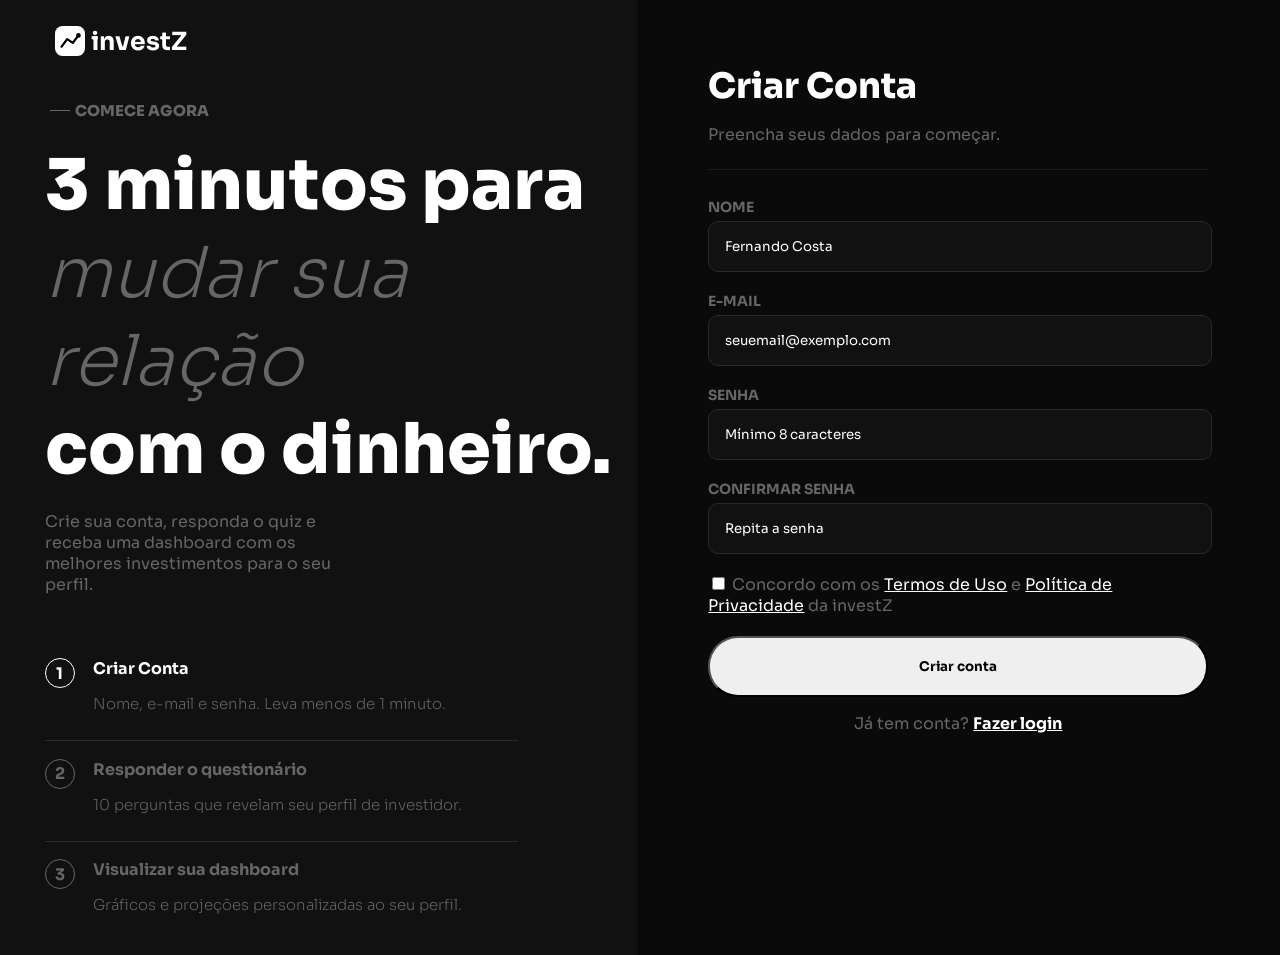
==== public/cadastro.html @ beb04fdd "Adicionando as validações" ====
<!DOCTYPE html>
<html lang="en">

<head>
    <meta charset="UTF-8">
    <meta name="viewport" content="width=device-width, initial-scale=1.0">
    <title>Cadastro</title>
    <link rel="stylesheet" href="css/style.css">
</head>

<body>
    <div class="containerCadastro">
        <div class="esquerdo">
            <div class="logoCadastro">
                <a href="index.html"><img src="assets/imgs/investz-logo.svg" alt="">investZ</a>
            </div>
            <div class="subtituloCadastro">
                <div></div>
                <p>COMECE AGORA</p>
            </div>
            <div class="textoCadastro">
                <div class="grandeCadastro">3 minutos para <br>
                    <span id="inteli"><i>mudar sua relação</i></span> <br>
                    com o dinheiro.
                </div>
                <p>Crie sua conta, responda o quiz e receba uma dashboard com os melhores investimentos para o seu
                    perfil.</p>
            </div>
            <div class="passos">
                <div class="passo1">
                    <div class="bolinha">1</div>
                    <div class="textoPasso">
                        Criar Conta
                        <p>Nome, e-mail e senha. Leva menos de 1 minuto.</p>
                    </div>
                </div>
                <hr>
                <div class="passo2">
                    <div class="bolinha">2</div>
                    <div class="textoPasso">
                        Responder o questionário
                        <p>10 perguntas que revelam seu perfil de investidor.</p>
                    </div>
                </div>
                <hr>
                <div class="passo3">
                    <div class="bolinha">3</div>
                    <div class="textoPasso">
                        Visualizar sua dashboard
                        <p>Gráficos e projeções personalizadas ao seu perfil.</p>
                    </div>
                </div>
            </div>
        </div>

        <div class="direito">
            <div class="formulario">
                <div class="criar">
                    Criar Conta
                </div>
                <p>Preencha seus dados para começar.</p>
                <hr>
                <div class="camposForm">
                    <div class="nomeCampo">
                        NOME
                    </div>
                    <input type="text" id="ipt_nome" placeholder="Fernando Costa">
                    <div id="erroNome"></div>
                </div>
                <!-- <div class="camposForm">
                    <div class="nomeCampo">
                        DATA DE NASCIMENTO
                    </div>
                    <input type="date" id="ipt_data">
                </div> -->
                <div class="camposForm">
                    <div class="nomeCampo">
                        E-MAIL
                    </div>
                    <input type="text" id="ipt_email" placeholder="seuemail@exemplo.com">
                    <div id="erroEmail"></div>
                </div>
                <div class="camposForm">
                    <div class="nomeCampo">
                        SENHA
                    </div>
                    <input type="password" id="ipt_senha" placeholder="Mínimo 8 caracteres">
                    <div id="erroSenha"></div>
                </div>
                <div class="camposForm">
                    <div class="nomeCampo">
                        CONFIRMAR SENHA
                    </div>
                    <input type="password" id="ipt_confirmarSenha" placeholder="Repita a senha">
                    <div id="erroConfirmarSenha"></div>
                </div>
                <div class="termos">
                    <input type="checkbox" id="ipt_termos">
                    Concordo com os <span class="ns">Termos de Uso</span> e <span class="ns">Política de
                        Privacidade</span> da investZ
                    </div>
                    <!-- <div id="erroTermos"></div> -->
                <button onclick="criar()">Criar conta</button>
                <div class="fazerLogin">
                    <p>Já tem conta? <span class="ns"><a href="login.html">Fazer login</span></a></p>
                </div>
            </div>
        </div>
    </div>
</body>

</html>
<script>
    function criar() {
        let nome = ipt_nome.value;
        // let data = ipt_data.value;
        let email = ipt_email.value;
        let senha = ipt_senha.value;
        let confirmarSenha = ipt_confirmarSenha.value;
        // let termo = ipt_termos.value;
        // let status = termo.checked;
        let invalido = 0;

        let numero = ['0', '1', '2', '3', '4', '5', '6', '7', '8', '9']

        if (nome != '') {
            for (let i = 0; i < nome.length; i++) {
                if (numero.includes(nome[i])) {
                    invalido++;
                }
            }
            if (invalido > 0) {
                erroNome.innerHTML = `Nome inválido`
            } else {
                erroNome.innerHTML = ``;
            }
        } else {
            erroNome.innerHTML = `Nome inválido`
        }

        if (!email.includes('@') || !email.endsWith('.com')) {
            erroEmail.innerHTML = `Email inválido`
            invalido++;

        } else {
            erroEmail.innerHTML = ``;
        }

        if (senha.length < 8) {
            erroSenha.innerHTML = `Senha com menos de 8 caracteres`
            invalido++;
        } else {
            erroSenha.innerHTML = ``;
        }

        if (senha != confirmarSenha) {
            erroConfirmarSenha.innerHTML = `A senha não é a mesma da confirmação`
            invalido++;
        } else {
            erroConfirmarSenha.innerHTML = ``;
        }

        // if (status == false) {
        //     erroTermo.innerHTML = `Você precisa concordar com os termos para realizar o cadastro`
        //     invalido++;

        // } else {
        //     termo.innerHTML = ``;
        // }

        if (invalido > 0) {
            alert('O seu cadastro não foi realizado')
        } else {
            alert('Seu cadastro foi realizado com sucesso')
        }


        fetch("/usuarios/cadastrar", {
            method: "POST",
            headers: {
                "Content-Type": "application/json",
            },
            body: JSON.stringify({
                // crie um atributo que recebe o valor recuperado aqui
                // Agora vá para o arquivo routes/usuario.js
                nomeServer: nome,
                emailServer: email,
                senhaServer: senha,
            }),
        })
            .then(function (resposta) {
                console.log("resposta: ", resposta);

                if (resposta.ok) {
                    cardErro.style.display = "block";

                    mensagem_erro.innerHTML =
                        "Cadastro realizado com sucesso! Redirecionando para tela de Login...";

                    setTimeout(() => {
                        window.location = "login.html";
                    }, "2000");

                    // limparFormulario();
                    // finalizarAguardar();
                } else {
                    throw "Houve um erro ao tentar realizar o cadastro!";
                }
            })
            .catch(function (resposta) {
                console.log(`#ERRO: ${resposta}`);
                finalizarAguardar();
            });

        return false;
    }
</script>
---- public/css/style.css ----
@font-face {
    font-family: sora;
    src: url(../assets/fonts/Sora-VariableFont_wght.ttf);
}

body {
    background-color: #0a0a0a;
    color: white;
    font-family: sora;
    margin: 0;
    padding: 0;
}

/* Página home */

.logo {
    display: flex;
    align-items: center;
}

.logo img {
    width: 30px;
    height: 30px;
    padding-right: 5%;
}

.logo a {
    font-size: 25px;
    margin-left: 10px;
    display: flex;
    align-items: center;
}

nav {
    display: flex;
    width: 100%;
    height: 120px;
    justify-content: space-between;
    list-style-type: none;
    align-items: center;
    padding-left: 40px;
}

ul {
    display: flex;
    justify-content: space-between;
    list-style-type: none;
    align-items: center;
    padding: 16px;
    padding-right: 40px;
}

ul li {
    margin: 20px;
}

ul a {
    color: #666666;
    font-weight: 300;
}


a {
    color: white;
    text-decoration: none;
    font-weight: bold;
}

.container {
    display: flex;
    flex-direction: row;
    align-items: center;
    padding-left: 75px;
    padding-right: 60px;
    padding-top: 100px;
    padding-bottom: 100px;
}

.container hr {
    border: none;
    height: 1px;
    background-color: #1a1a1a;
}

.containerInvista {
    display: flex;
    flex-direction: column;
    width: 50%;
}


.subtitulo {
    color: #666666;
    display: flex;
    flex-direction: row;
    align-items: center;
    margin: 10px;
    font-weight: 800;
}

.subtitulo p {
    font-size: 15px;
}

.subtitulo div {
    background-color: #666666;
    width: 20px;
    height: 1px;
    margin: 5px;
}

.textoGrande{
    height: 200px;
    font-size: 100px;
    font-weight: 800;
    letter-spacing: 0px;
    margin-bottom: 70px;
}

.texto p{
    color: #666666;
}

#inteli {
    font-weight: 250;
    color: #666666;
}

.fazerQuiz {
    display: flex;
}

button {
    font-family: sora;
    padding: 20px;
    border-radius: 30px;
    font-weight: bold;
    transition: 0.3s;
}

.fazerQuiz button  {
    margin-left: 200px
}

button:hover {
    border: solid 1px white;
    background-color: #0a0a0a;
    color: white;
    cursor: pointer;
}

.numeros {
    margin-left: 15%;
    display: flex;
    flex-direction: column;
    justify-content: center;
    width: 30%;
    color: #666666;
}

.numeros hr {
    width: 530px;
    margin-top: 20px;
    margin-bottom: 20px;
    border: none;
    height: 1px;
    background-color: #1a1a1a;
}

.numeros .poucoGrande {
    color: white;
    font-size: 40px;
    font-weight: 800;
}

hr {
    width: 95%;
    border: none;
    height: 1px;
    background-color: #1a1a1a;
}

.container2 {
    padding-top: 100px;
    padding-left: 75px;
}




footer hr {
    border: none;
    height: 1px;
    background-color: #1a1a1a;
}




/* Página de Cadastro */
.containerCadastro {
    display: flex;
    flex-direction: row;
    min-height: 100vh;
}

.logoCadastro {
    display: flex;
    align-items: center;
    padding-bottom: 5%;
}

.logoCadastro img {
    width: 30px;
    height: 30px;
    padding-right: 5%;
}

.logoCadastro a {
    font-size: 25px;
    margin-left: 10px;
    display: flex;
    align-items: center;
}

.esquerdo {
    padding-left: 3.5%;
    padding-top: 2%;
    padding-bottom: 2%;
    background-color: #111111;
    display: flex;
    flex-direction: column;
    width: 50%;
}

.subtituloCadastro {
    color: #666666;
    display: flex;
    flex-direction: row;
    align-items: center;
    font-weight: 800;
    padding-bottom: 1%;
}

.subtituloCadastro p {
    font-size: 15px;
}

.subtituloCadastro div {
    background-color: #666666;
    width: 20px;
    height: 1px;
    margin: 5px;
}

.grandeCadastro{
    font-size: 70px;
    font-weight: 800;
    letter-spacing: 0px;
    margin-bottom: 3%;
}

.textoCadastro p{
    color: #666666;
    width: 50%;
    padding-bottom: 8%;
}

.passos {
    display: flex;
    flex-direction: column;
}

.passo1 {
    display: flex;
    align-items: flex-start;
    align-content: center;
    padding-bottom: 2%;
}

.textoPasso {
    padding-left: 3%;
    font-weight: 700;
}

.passo2 {
    color: #666666;
    display: flex;
    align-items: flex-start;
    align-content: center;
    padding-top: 3%;
    padding-bottom: 2%;
}

.passo3 {
    color: #666666;
    display: flex;
    align-items: flex-start;
    align-content: center;
    padding-top: 3%;
}

.bolinha {
    width: 28px;
    height: 28px;
    border-radius: 50%;
    border: 1px solid;
    display: flex;
    align-items: center;
    justify-content: center;
    font-weight: 700;
}

.passos p {
    font-size: 15px;
    font-weight: 250;
    color: #666666;
}

.passos hr {
    width: 80%;
    margin: 0px;
    background-color: #2a2a2a;
}

.direito {
    display: flex;
    flex-direction: column;
    align-items: center;
    padding-top: 5%;
    padding-left: 2%;
    padding-right: 2%;
    width: 50%;
}

.formulario {
    display: flex;
    flex-direction: column;
    max-width: 500px;
}

.criar {
    display: flex;
    align-items: center;
    font-size: 35px;
    font-weight: 800;
}

.formulario hr {
    width: 100%;
}

.nomeCampo {
    color: #666666;
    padding-bottom: 1%;
    font-weight: 700;
    font-size: 14px
}

.formulario p {
    color: #666666;
}

.camposForm {
    display: flex;
    flex-direction: column;
    padding-top: 4%;
}

.camposForm input {
    width: 94%;
    background-color: #111111;
    border: 1px solid #2a2a2a;
    color: white;
    border-radius: 10px;
    padding: 16px;
    font-family: sora;
}

input[type="date"]{
    color: white;
}

.camposForm input::placeholder {
    color: white;
}

.formulario button {
    width: 100%;
}

.termos {
    color: #666666;
    padding-top: 4%;
    padding-bottom: 4%;
    width: 100%;
}

.ns {
    color: white;
    text-decoration: underline;
}

.fazerLogin {
    text-align: center;
}

/* Página de Login */

.esquerdoLogin {
    display: flex;
    flex-direction: column;
    justify-content: center;
    padding-left: 3.5%;
    background-color: #111111;
    width: 50%;
    position: relative;
}

.direitoLogin {
    display: flex;
    flex-direction: column;
    justify-content: center;
    align-items: center;
    padding-left: 2%;
    padding-right: 2%;
    width: 50%;
}

.logoLogin {
    display: flex;
    align-items: center;
    position: absolute;
    top: 40px;
}

.logoLogin img {
    width: 30px;
    height: 30px;
    padding-right: 5%;
}

.logoLogin a {
    font-size: 25px;
    margin-left: 10px;
    display: flex;
    align-items: center;
}

.espaco {
    padding-top: 7%;
    width: 105%;
}
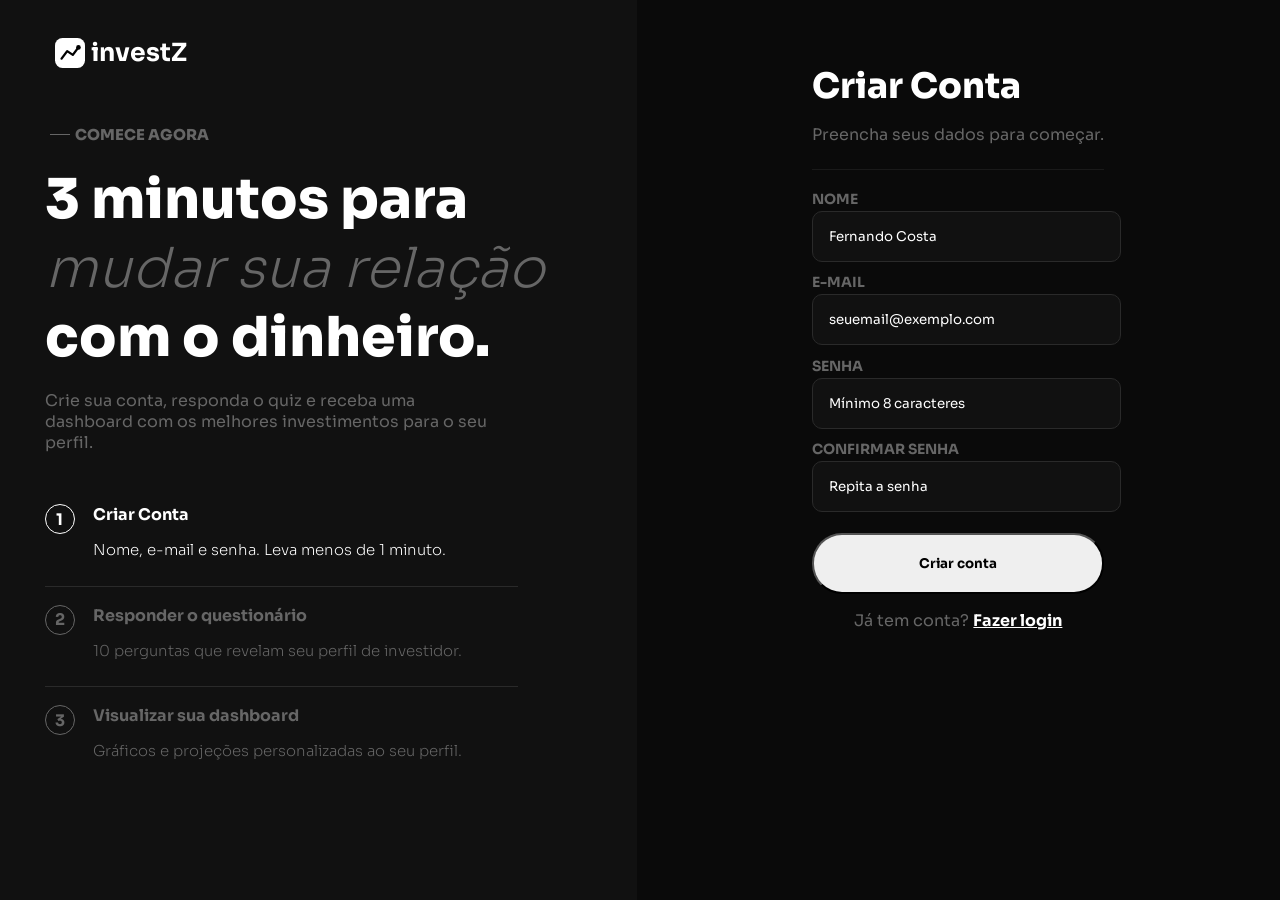
==== commit 49f8da82: "Ajeitando o redirecionamento do login" ====
--- a/public/cadastro.html
+++ b/public/cadastro.html
@@ -2,6 +2,7 @@
 <html lang="en">
 
 <head>
+    <link rel="shortcut icon" href="assets/imgs/investz-logo.svg" type="image/x-icon">
     <meta charset="UTF-8">
     <meta name="viewport" content="width=device-width, initial-scale=1.0">
     <title>Cadastro</title>
@@ -67,12 +68,6 @@
                     <input type="text" id="ipt_nome" placeholder="Fernando Costa">
                     <div id="erroNome"></div>
                 </div>
-                <!-- <div class="camposForm">
-                    <div class="nomeCampo">
-                        DATA DE NASCIMENTO
-                    </div>
-                    <input type="date" id="ipt_data">
-                </div> -->
                 <div class="camposForm">
                     <div class="nomeCampo">
                         E-MAIL
@@ -94,12 +89,6 @@
                     <input type="password" id="ipt_confirmarSenha" placeholder="Repita a senha">
                     <div id="erroConfirmarSenha"></div>
                 </div>
-                <div class="termos">
-                    <input type="checkbox" id="ipt_termos">
-                    Concordo com os <span class="ns">Termos de Uso</span> e <span class="ns">Política de
-                        Privacidade</span> da investZ
-                    </div>
-                    <!-- <div id="erroTermos"></div> -->
                 <button onclick="criar()">Criar conta</button>
                 <div class="fazerLogin">
                     <p>Já tem conta? <span class="ns"><a href="login.html">Fazer login</span></a></p>
@@ -107,73 +96,57 @@
             </div>
         </div>
     </div>
+    <div id="cardErro"></div>
+    <div id="mensagem_erro"></div>
 </body>
 
 </html>
 <script>
     function criar() {
         let nome = ipt_nome.value;
-        // let data = ipt_data.value;
         let email = ipt_email.value;
         let senha = ipt_senha.value;
         let confirmarSenha = ipt_confirmarSenha.value;
-        // let termo = ipt_termos.value;
-        // let status = termo.checked;
-        let invalido = 0;
 
         let numero = ['0', '1', '2', '3', '4', '5', '6', '7', '8', '9']
 
         if (nome != '') {
             for (let i = 0; i < nome.length; i++) {
                 if (numero.includes(nome[i])) {
-                    invalido++;
+                    return false;
+                    cardErro.style.display = "block";
+                    erroNome.innerHTML = `Nome inválido`
                 }
             }
-            if (invalido > 0) {
-                erroNome.innerHTML = `Nome inválido`
-            } else {
-                erroNome.innerHTML = ``;
-            }
         } else {
+            cardErro.style.display = "block";
             erroNome.innerHTML = `Nome inválido`
         }
 
         if (!email.includes('@') || !email.endsWith('.com')) {
+            cardErro.style.display = "block";
             erroEmail.innerHTML = `Email inválido`
-            invalido++;
+            return false;
 
         } else {
             erroEmail.innerHTML = ``;
         }
 
         if (senha.length < 8) {
+            cardErro.style.display = "block";
             erroSenha.innerHTML = `Senha com menos de 8 caracteres`
-            invalido++;
+            return false;
         } else {
             erroSenha.innerHTML = ``;
         }
 
         if (senha != confirmarSenha) {
+            cardErro.style.display = "block";
             erroConfirmarSenha.innerHTML = `A senha não é a mesma da confirmação`
-            invalido++;
+            return false;
         } else {
             erroConfirmarSenha.innerHTML = ``;
         }
-
-        // if (status == false) {
-        //     erroTermo.innerHTML = `Você precisa concordar com os termos para realizar o cadastro`
-        //     invalido++;
-
-        // } else {
-        //     termo.innerHTML = ``;
-        // }
-
-        if (invalido > 0) {
-            alert('O seu cadastro não foi realizado')
-        } else {
-            alert('Seu cadastro foi realizado com sucesso')
-        }
-
 
         fetch("/usuarios/cadastrar", {
             method: "POST",
@@ -196,11 +169,9 @@
 
                     mensagem_erro.innerHTML =
                         "Cadastro realizado com sucesso! Redirecionando para tela de Login...";
-
                     setTimeout(() => {
                         window.location = "login.html";
                     }, "2000");
-
                     // limparFormulario();
                     // finalizarAguardar();
                 } else {
@@ -209,7 +180,7 @@
             })
             .catch(function (resposta) {
                 console.log(`#ERRO: ${resposta}`);
-                finalizarAguardar();
+                // finalizarAguardar();
             });
 
         return false;
--- a/public/css/style.css
+++ b/public/css/style.css
@@ -16,6 +16,8 @@
 .logo {
     display: flex;
     align-items: center;
+    padding: 16px;
+    margin-left: 2%;
 }
 
 .logo img {
@@ -31,6 +33,11 @@
     align-items: center;
 }
 
+header {
+    position: fixed;
+    width: 100%;
+}
+
 nav {
     display: flex;
     width: 100%;
@@ -38,7 +45,9 @@
     justify-content: space-between;
     list-style-type: none;
     align-items: center;
-    padding-left: 40px;
+    background-color: #0a0a0a;
+    /* padding-left: 40px; */
+    /* position: fixed;x */
 }
 
 ul {
@@ -47,7 +56,7 @@
     list-style-type: none;
     align-items: center;
     padding: 16px;
-    padding-right: 40px;
+    /* padding-right: 40px; */
 }
 
 ul li {
@@ -70,10 +79,10 @@
     display: flex;
     flex-direction: row;
     align-items: center;
-    padding-left: 75px;
-    padding-right: 60px;
-    padding-top: 100px;
-    padding-bottom: 100px;
+    padding-left: 40px;
+    /* padding-right: 60px; */
+    padding-top: 120px;
+    padding-bottom: 50px;
 }
 
 .container hr {
@@ -86,6 +95,7 @@
     display: flex;
     flex-direction: column;
     width: 50%;
+    margin-left: 2%;
 }
 
 
@@ -113,21 +123,27 @@
     height: 200px;
     font-size: 100px;
     font-weight: 800;
-    letter-spacing: 0px;
     margin-bottom: 70px;
 }
 
 .texto p{
     color: #666666;
+    font-size: 25px;
+    width: 70%;
 }
 
 #inteli {
     font-weight: 250;
     color: #666666;
+    font-style: italic;
 }
 
 .fazerQuiz {
     display: flex;
+    justify-content: center;
+    align-self: center;
+    margin-right: 29%;
+    margin-top: 2%;
 }
 
 button {
@@ -135,11 +151,13 @@
     padding: 20px;
     border-radius: 30px;
     font-weight: bold;
-    transition: 0.3s;
+    transition: 0.5s;
 }
 
 .fazerQuiz button  {
-    margin-left: 200px
+    display: flex;
+    justify-content: center;
+    align-self: center;
 }
 
 button:hover {
@@ -150,7 +168,7 @@
 }
 
 .numeros {
-    margin-left: 15%;
+    margin-left: 12%;
     display: flex;
     flex-direction: column;
     justify-content: center;
@@ -159,7 +177,7 @@
 }
 
 .numeros hr {
-    width: 530px;
+    width: 100%;
     margin-top: 20px;
     margin-bottom: 20px;
     border: none;
@@ -167,7 +185,7 @@
     background-color: #1a1a1a;
 }
 
-.numeros .poucoGrande {
+.poucoGrande {
     color: white;
     font-size: 40px;
     font-weight: 800;
@@ -181,12 +199,111 @@
 }
 
 .container2 {
-    padding-top: 100px;
-    padding-left: 75px;
-}
-
-
-
+    display: flex;
+    flex-direction: row;
+    align-items: center;
+    padding-left: 40px;
+    /* padding-right: 60px; */
+    padding-top: 60px;
+    padding-bottom: 60px;
+}
+
+.textoGrande2{
+    /* height: 200px; */
+    font-size: 60px;
+    font-weight: 800;
+    /* margin-bottom: 10%; */
+}
+
+.container2 p {
+    color: white;
+    font-size: 20px;
+}
+
+.bu {
+    font-weight: bold;
+    text-decoration: underline;
+}
+
+.imagem img {
+    width: 600px;
+    height: 375px;
+    border-radius: 50px;
+    border: #666666 2px solid;
+}
+
+.container3 {
+    display: flex;
+    flex-direction: column;
+    /* align-items: center; */
+    padding-left: 40px;
+    /* padding-right: 60px; */
+    padding-top: 60px;
+    padding-bottom: 60px;
+}
+
+.container3 p {
+    font-size: 24px;
+}
+
+.cards {
+    display: flex;
+    flex-direction: row;
+    /* justify-content: space-between; */
+    gap: 85px;
+    margin-left: 2%;
+}
+
+.cards hr  {
+    background-color: #3a3a3a;
+    width: 100%;
+}
+
+.card1 {
+    background-color: #1a1a1a;
+    width: 24%;
+    padding: 1.5%;
+    border-radius: 15px;
+    border: #666666 1px solid;
+}
+
+.card2 {
+    background-color: #1a1a1a;
+    width: 24%;
+    padding: 1.5%;
+    border-radius: 15px;
+    border: #666666 1px solid;
+}
+
+.card3 {
+    background-color: #1a1a1a;
+    width: 24%;
+    padding: 1.5%;
+    border-radius: 15px;
+    border: #666666 1px solid;
+}
+
+.bullets {
+    padding-top: 5%;
+}
+
+.cards li {
+    margin-left: 15px;
+}
+
+.cardRetorno2 {
+    margin-top: 46px;
+}
+
+.cardRetorno3 {
+    margin-top: 44px;
+}
+
+.retorno {
+    color: #666666;
+    font-size: 15px;
+    font-weight: 700;
+}
 
 footer hr {
     border: none;
@@ -197,6 +314,7 @@
 
 
 
+
 /* Página de Cadastro */
 .containerCadastro {
     display: flex;
@@ -207,7 +325,8 @@
 .logoCadastro {
     display: flex;
     align-items: center;
-    padding-bottom: 5%;
+    padding-top: 2%;
+    padding-bottom: 7%;
 }
 
 .logoCadastro img {
@@ -226,7 +345,7 @@
 .esquerdo {
     padding-left: 3.5%;
     padding-top: 2%;
-    padding-bottom: 2%;
+    /* padding-bottom: 2%; */
     background-color: #111111;
     display: flex;
     flex-direction: column;
@@ -254,16 +373,15 @@
 }
 
 .grandeCadastro{
-    font-size: 70px;
+    font-size: 55px;
     font-weight: 800;
-    letter-spacing: 0px;
     margin-bottom: 3%;
 }
 
 .textoCadastro p{
     color: #666666;
-    width: 50%;
-    padding-bottom: 8%;
+    width: 75%;
+    padding-bottom: 6%;
 }
 
 .passos {
@@ -317,6 +435,10 @@
     color: #666666;
 }
 
+.passo1 p {
+    color: white;
+}
+
 .passos hr {
     width: 80%;
     margin: 0px;
@@ -387,6 +509,7 @@
 
 .formulario button {
     width: 100%;
+    margin-top: 7%;
 }
 
 .termos {
@@ -403,6 +526,36 @@
 
 .fazerLogin {
     text-align: center;
+}
+
+.card {
+  width: 50%;
+  background-color: #e5e5e5;
+  border-radius: 10px;
+  display: flex;
+  align-items: center;
+  justify-content: space-evenly;
+  color: palevioletred;
+  flex-direction: column;
+  height: fit-content;
+  padding: 20px 0;
+}
+
+.card_erro {
+  display: none;
+  background-color: #fff;
+  color: black;
+  width: 230px;
+  position: fixed;
+  border-radius: 4px;
+  border: #ED145B 3px solid;
+  padding: 10px;
+  margin-right: 10%;
+}
+
+.card_erro #mensagem_erro{
+  font-weight: 500;
+  font-size: 20px;
 }
 
 /* Página de Login */
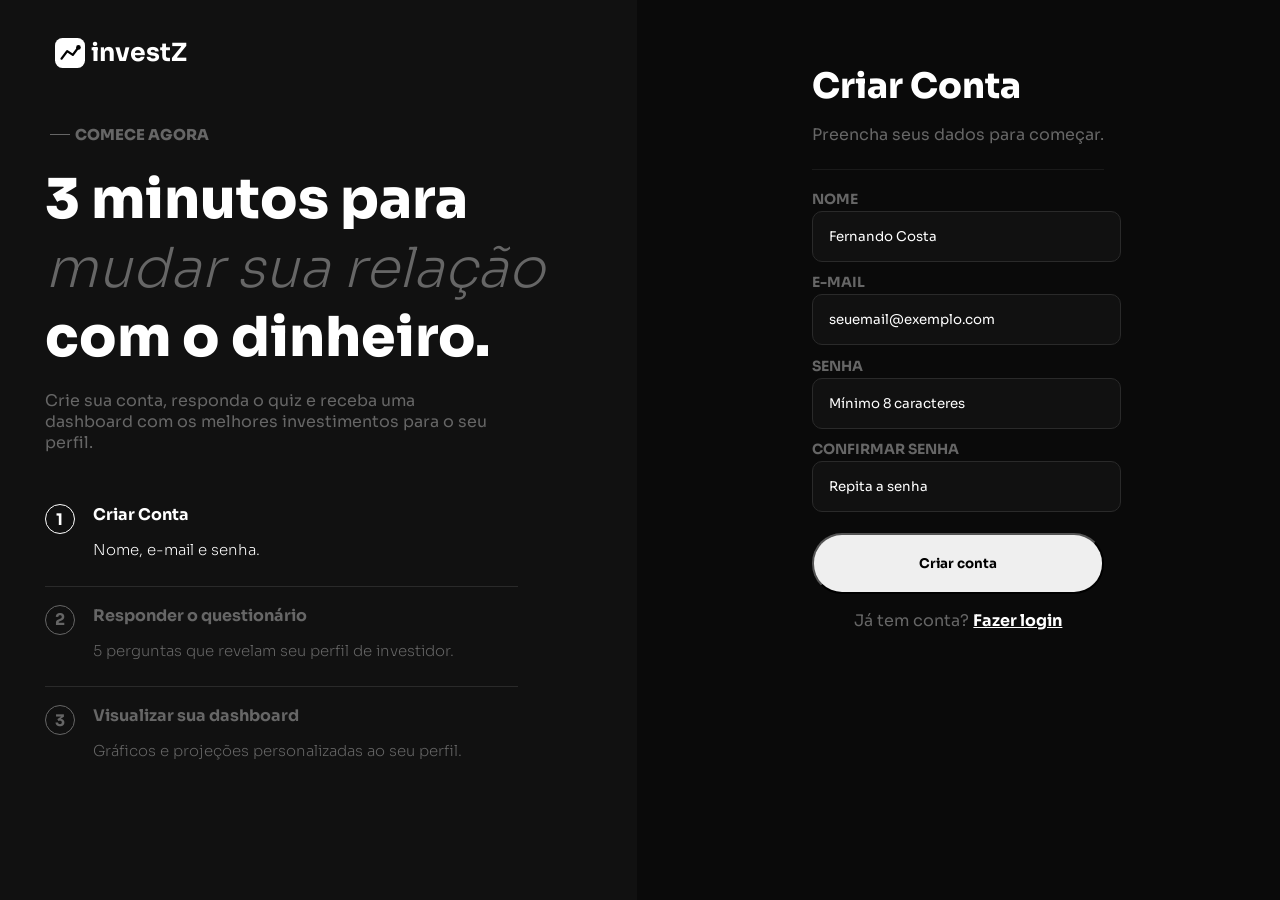
==== commit 945586c0: "Perfil do usuário sendo atualizado pelo questionário" ====
--- a/public/cadastro.html
+++ b/public/cadastro.html
@@ -32,7 +32,7 @@
                     <div class="bolinha">1</div>
                     <div class="textoPasso">
                         Criar Conta
-                        <p>Nome, e-mail e senha. Leva menos de 1 minuto.</p>
+                        <p>Nome, e-mail e senha.</p>
                     </div>
                 </div>
                 <hr>
@@ -40,7 +40,7 @@
                     <div class="bolinha">2</div>
                     <div class="textoPasso">
                         Responder o questionário
-                        <p>10 perguntas que revelam seu perfil de investidor.</p>
+                        <p>5 perguntas que revelam seu perfil de investidor.</p>
                     </div>
                 </div>
                 <hr>
@@ -96,8 +96,9 @@
             </div>
         </div>
     </div>
-    <div id="cardErro"></div>
+    <div class="card_erro" id="card_erro">
     <div id="mensagem_erro"></div>
+    </div>
 </body>
 
 </html>
@@ -113,19 +114,19 @@
         if (nome != '') {
             for (let i = 0; i < nome.length; i++) {
                 if (numero.includes(nome[i])) {
+                    card_erro.style.display = "block";
+                    erroNome.innerHTML += `Nome inválido`
                     return false;
-                    cardErro.style.display = "block";
-                    erroNome.innerHTML = `Nome inválido`
                 }
             }
         } else {
-            cardErro.style.display = "block";
-            erroNome.innerHTML = `Nome inválido`
+            card_erro.style.display = "block";
+            erroNome.innerHTML += `Nome inválido`
         }
 
         if (!email.includes('@') || !email.endsWith('.com')) {
-            cardErro.style.display = "block";
-            erroEmail.innerHTML = `Email inválido`
+            card_erro.style.display = "block";
+            erroEmail.innerHTML += `Email inválido`
             return false;
 
         } else {
@@ -133,16 +134,16 @@
         }
 
         if (senha.length < 8) {
-            cardErro.style.display = "block";
-            erroSenha.innerHTML = `Senha com menos de 8 caracteres`
+            card_erro.style.display = "block";
+            erroSenha.innerHTML += `Senha com menos de 8 caracteres`
             return false;
         } else {
             erroSenha.innerHTML = ``;
         }
 
         if (senha != confirmarSenha) {
-            cardErro.style.display = "block";
-            erroConfirmarSenha.innerHTML = `A senha não é a mesma da confirmação`
+            card_erro.style.display = "block";
+            erroConfirmarSenha.innerHTML += `A senha não é a mesma da confirmação`
             return false;
         } else {
             erroConfirmarSenha.innerHTML = ``;
@@ -165,22 +166,22 @@
                 console.log("resposta: ", resposta);
 
                 if (resposta.ok) {
-                    cardErro.style.display = "block";
+                    card_erro.style.display = "block";
 
-                    mensagem_erro.innerHTML =
-                        "Cadastro realizado com sucesso! Redirecionando para tela de Login...";
+                    alert(
+                        "Cadastro realizado com sucesso! Redirecionando para tela de Login...");
                     setTimeout(() => {
                         window.location = "login.html";
                     }, "2000");
                     // limparFormulario();
-                    // finalizarAguardar();
+                    finalizarAguardar();
                 } else {
                     throw "Houve um erro ao tentar realizar o cadastro!";
                 }
             })
             .catch(function (resposta) {
                 console.log(`#ERRO: ${resposta}`);
-                // finalizarAguardar();
+                finalizarAguardar();
             });
 
         return false;
--- a/public/css/style.css
+++ b/public/css/style.css
@@ -41,7 +41,7 @@
 nav {
     display: flex;
     width: 100%;
-    height: 120px;
+    height: 100px;
     justify-content: space-between;
     list-style-type: none;
     align-items: center;
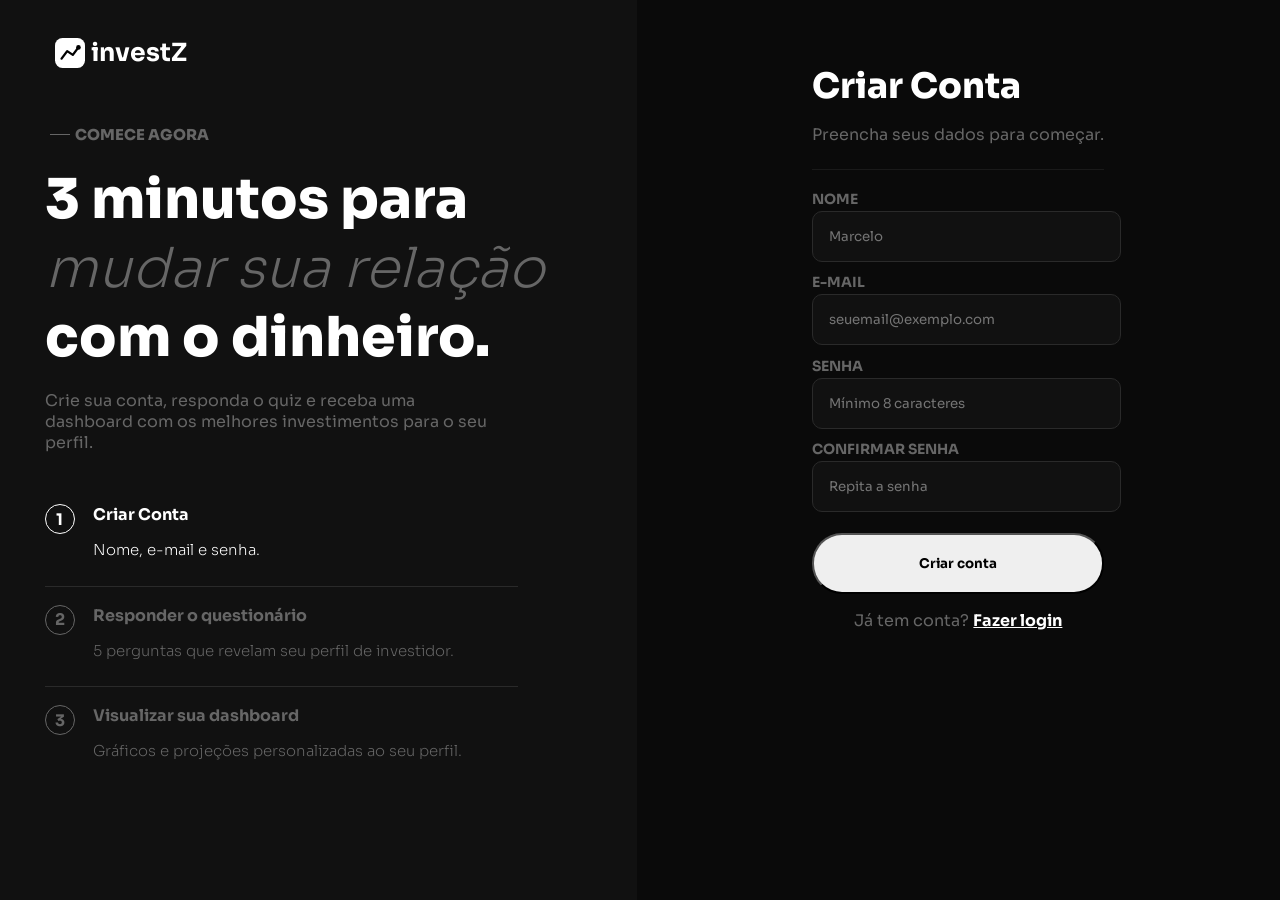
==== commit 9179011d: "Alteração na página de cadastro" ====
--- a/public/cadastro.html
+++ b/public/cadastro.html
@@ -65,7 +65,7 @@
                     <div class="nomeCampo">
                         NOME
                     </div>
-                    <input type="text" id="ipt_nome" placeholder="Fernando Costa">
+                    <input type="text" id="ipt_nome" placeholder="Marcelo">
                     <div id="erroNome"></div>
                 </div>
                 <div class="camposForm">
--- a/public/css/style.css
+++ b/public/css/style.css
@@ -499,13 +499,10 @@
     font-family: sora;
 }
 
-input[type="date"]{
-    color: white;
-}
-
-.camposForm input::placeholder {
-    color: white;
-}
+
+/* .camposForm input::placeholder {
+    color: white;
+} */
 
 .formulario button {
     width: 100%;
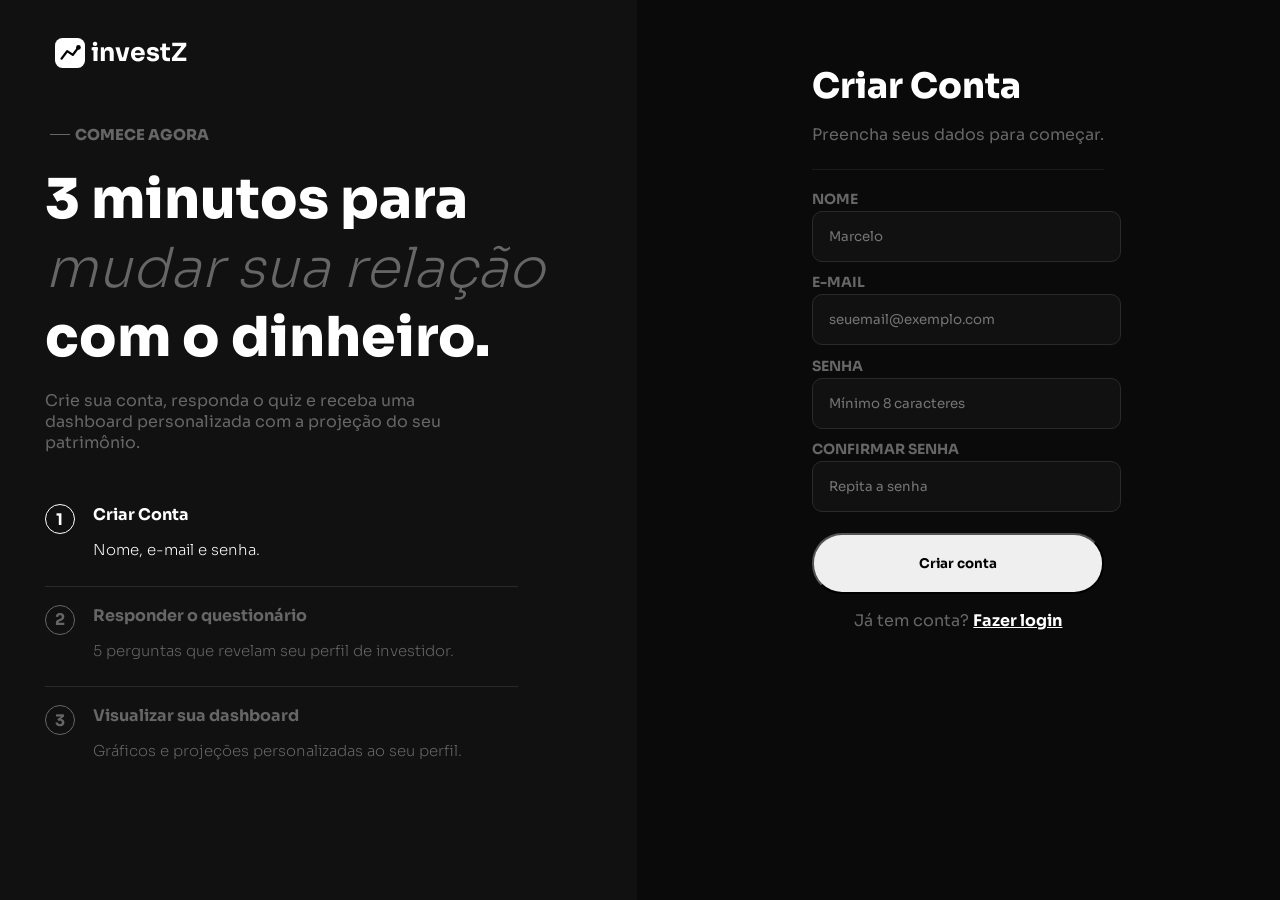
==== commit 172ee159: "Limpando o código das páginas" ====
--- a/public/cadastro.html
+++ b/public/cadastro.html
@@ -24,8 +24,7 @@
                     <span id="inteli"><i>mudar sua relação</i></span> <br>
                     com o dinheiro.
                 </div>
-                <p>Crie sua conta, responda o quiz e receba uma dashboard com os melhores investimentos para o seu
-                    perfil.</p>
+                <p>Crie sua conta, responda o quiz e receba uma dashboard personalizada com a projeção do seu patrimônio.</p>
             </div>
             <div class="passos">
                 <div class="passo1">
@@ -115,18 +114,18 @@
             for (let i = 0; i < nome.length; i++) {
                 if (numero.includes(nome[i])) {
                     card_erro.style.display = "block";
-                    erroNome.innerHTML += `Nome inválido`
+                    erroNome.innerHTML = `Nome inválido`
                     return false;
                 }
             }
         } else {
             card_erro.style.display = "block";
-            erroNome.innerHTML += `Nome inválido`
+            erroNome.innerHTML = `Nome inválido`
         }
 
         if (!email.includes('@') || !email.endsWith('.com')) {
             card_erro.style.display = "block";
-            erroEmail.innerHTML += `Email inválido`
+            erroEmail.innerHTML = `Email inválido`
             return false;
 
         } else {
@@ -135,7 +134,7 @@
 
         if (senha.length < 8) {
             card_erro.style.display = "block";
-            erroSenha.innerHTML += `Senha com menos de 8 caracteres`
+            erroSenha.innerHTML = `Senha com menos de 8 caracteres`
             return false;
         } else {
             erroSenha.innerHTML = ``;
@@ -143,7 +142,7 @@
 
         if (senha != confirmarSenha) {
             card_erro.style.display = "block";
-            erroConfirmarSenha.innerHTML += `A senha não é a mesma da confirmação`
+            erroConfirmarSenha.innerHTML = `A senha não é a mesma da confirmação`
             return false;
         } else {
             erroConfirmarSenha.innerHTML = ``;
--- a/public/css/style.css
+++ b/public/css/style.css
@@ -1,6 +1,10 @@
 @font-face {
     font-family: sora;
     src: url(../assets/fonts/Sora-VariableFont_wght.ttf);
+}
+
+html {
+  scroll-behavior: smooth;
 }
 
 body {
@@ -254,6 +258,14 @@
     margin-left: 2%;
 }
 
+.cardAtivos {
+    display: flex;
+}
+
+.cards p {
+    font-size: 20px;
+}
+
 .cards hr  {
     background-color: #3a3a3a;
     width: 100%;
@@ -499,10 +511,6 @@
     font-family: sora;
 }
 
-
-/* .camposForm input::placeholder {
-    color: white;
-} */
 
 .formulario button {
     width: 100%;
